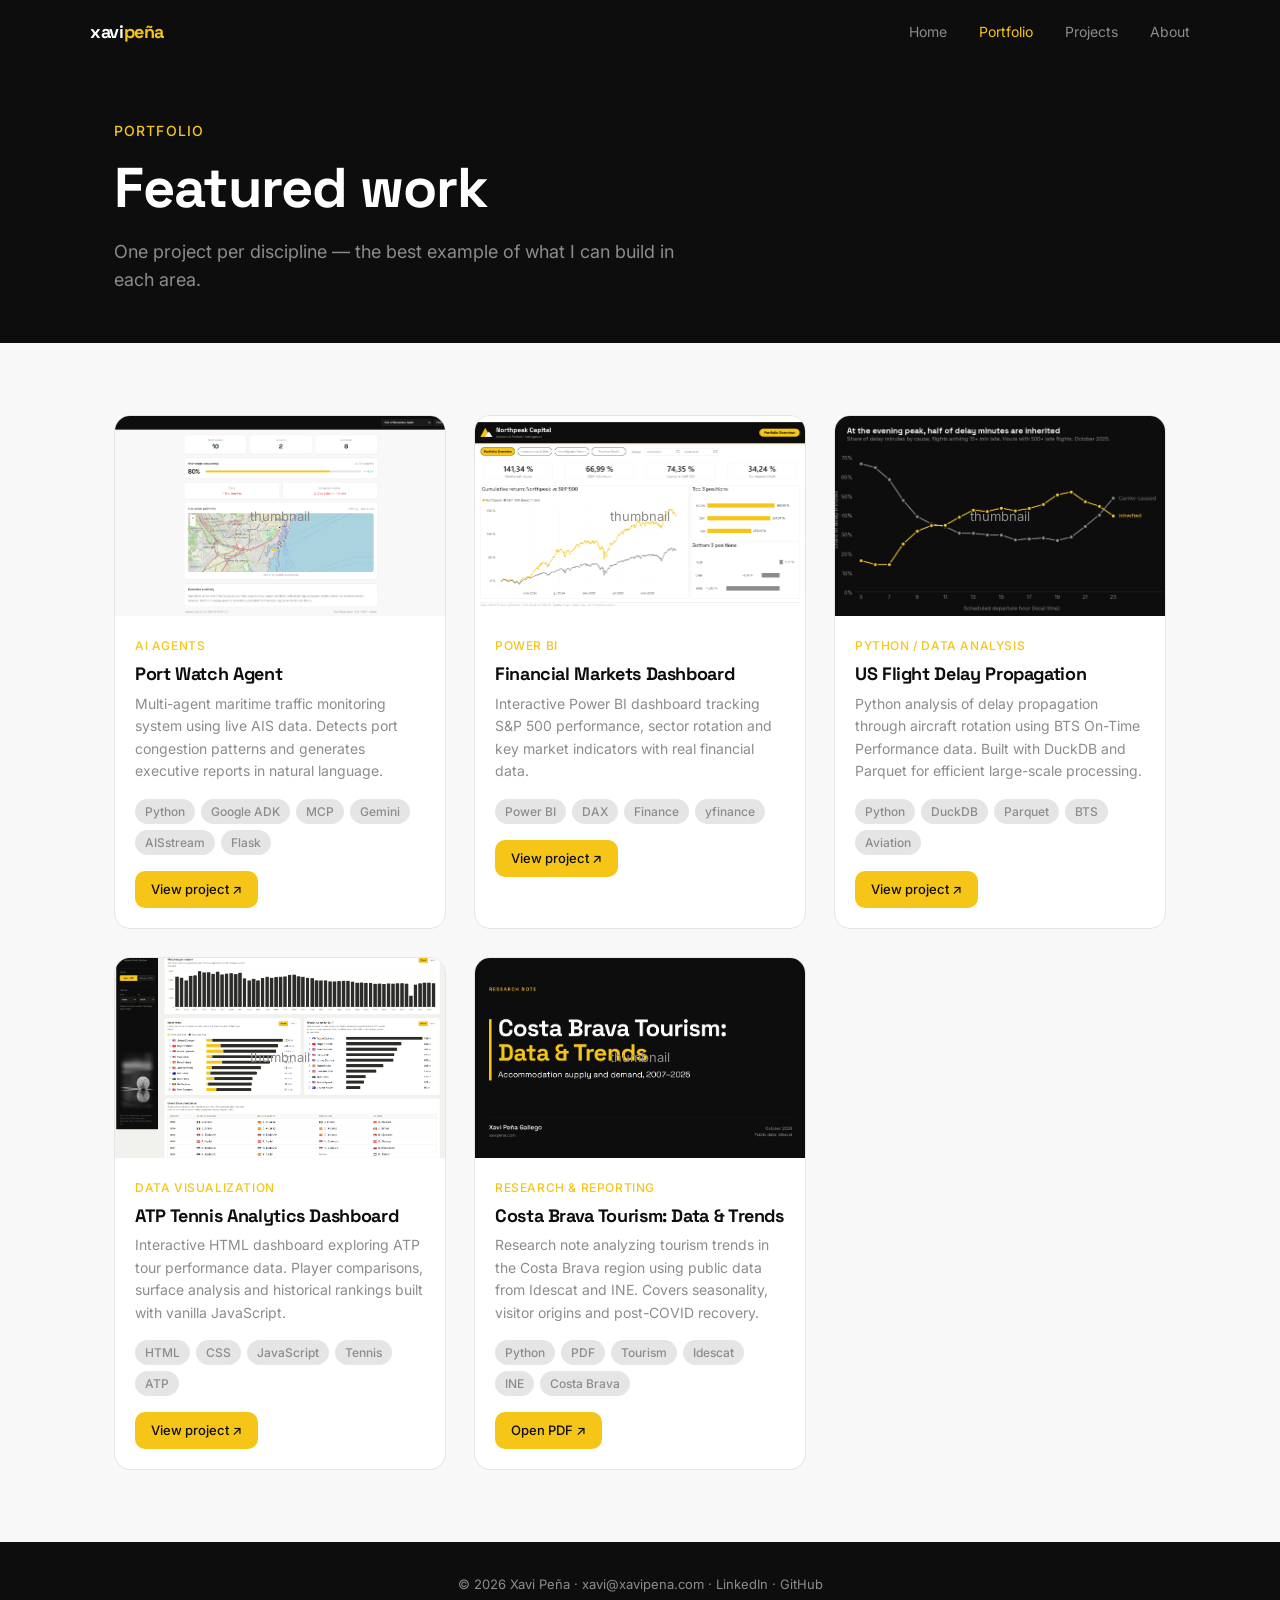
==== portfolio.html @ d76fd058 "Launch portfolio: 5 projects, about page, tech stack, certifications" ====
<!DOCTYPE html>
<html lang="en">
<head>
  <meta charset="UTF-8">
  <meta name="viewport" content="width=device-width, initial-scale=1.0">
  <meta name="description" content="Xavi Peña — Portfolio of data, analytics and AI projects.">
  <title>Portfolio — Xavi Peña</title>
  <link rel="stylesheet" href="assets/css/main.css">
</head>
<body>

  <!-- NAVIGATION -->
  <nav>
    <div class="nav-inner">
      <a href="index.html" class="nav-logo">xavi<span>peña</span></a>
      <ul class="nav-links">
        <li><a href="index.html">Home</a></li>
        <li><a href="portfolio.html">Portfolio</a></li>
        <li><a href="projects.html">Projects</a></li>
        <li><a href="about.html">About</a></li>
      </ul>
      <button class="nav-toggle" aria-label="Toggle menu">
        <span></span>
        <span></span>
        <span></span>
      </button>
    </div>
  </nav>

  <!-- HEADER -->
  <section style="background: var(--black); padding: 56px 0 48px;">
    <div class="container">
      <p style="color: var(--yellow); font-size: 14px; font-weight: 500; letter-spacing: 0.08em; text-transform: uppercase; margin-bottom: 12px;">Portfolio</p>
      <h1 style="color: var(--white); margin-bottom: 16px;">Featured work</h1>
      <p style="color: var(--gray); font-size: 18px; max-width: 560px;">One project per discipline — the best example of what I can build in each area.</p>
    </div>
  </section>

  <!-- PORTFOLIO GRID -->
  <section class="section">
    <div class="container">
      <div id="portfolio-grid" style="display: grid; grid-template-columns: repeat(auto-fill, minmax(320px, 1fr)); gap: 28px;"></div>
    </div>
  </section>

  <!-- FOOTER -->
  <footer>
    <div class="container">
      <p>© 2026 Xavi Peña · <a href="mailto:xavi@xavipena.com">xavi@xavipena.com</a> · <a href="https://linkedin.com/in/xavi-peña-gallego-06b857101" target="_blank">LinkedIn</a> · <a href="https://github.com/xavipena-data" target="_blank">GitHub</a></p>
    </div>
  </footer>

  <script src="assets/js/main.js"></script>
  <script>
    fetch('projects.json')
      .then(r => r.json())
      .then(data => {
        const container = document.getElementById('portfolio-grid');
        data.portfolio.forEach(p => {
          const isExternal = p.link.startsWith('http');
          container.innerHTML += `
            <a href="${p.link}" ${isExternal ? 'target="_blank"' : ''} class="card" style="display:block;">
              <div class="card-img" style="background: var(--gray-dark); height: 200px; display:flex; align-items:center; justify-content:center; position:relative; overflow:hidden;">
                <img src="${p.thumbnail}" alt="${p.title}" style="width:100%; height:100%; object-fit:cover;" onerror="this.style.display='none'">
                <span style="color: var(--gray); font-size: 13px; position:absolute;">thumbnail</span>
              </div>
              <div class="card-body">
                <p class="card-category">${p.category}</p>
                <h3 class="card-title">${p.title}</h3>
                <p class="card-desc">${p.description}</p>
                <div class="card-tags" style="margin-bottom: 16px;">
                  ${p.tags.map(t => `<span class="tag">${t}</span>`).join('')}
                </div>
                <span class="btn btn-primary" style="font-size: 13px; padding: 8px 16px;">
                  ${isExternal ? 'View project ↗' : 'Open PDF ↗'}
                </span>
              </div>
            </a>`;
        });
      });
  </script>

</body>
</html>
---- assets/css/main.css ----
/* ============================================================
   XAVI PEÑA — Portfolio
   main.css — Global styles, variables & shared components
   ============================================================ */

/* --- Google Fonts --- */
@import url('https://fonts.googleapis.com/css2?family=Space+Grotesk:wght@400;500;700&family=Inter:wght@400;500&display=swap');

/* --- CSS Variables --- */
:root {
  --black:        #0D0D0D;
  --yellow:       #F5C518;
  --white:        #FFFFFF;
  --gray:         #8C8C8C;
  --gray-light:   #E5E5E5;
  --gray-dark:    #1A1A1A;
  --bg:           #F8F8F8;

  --font-title:   'Space Grotesk', sans-serif;
  --font-body:    'Inter', sans-serif;

  --radius-sm:    6px;
  --radius-md:    10px;
  --radius-lg:    16px;

  --shadow:       0 2px 12px rgba(0,0,0,0.08);
  --shadow-hover: 0 6px 24px rgba(0,0,0,0.14);

  --transition:   0.2s ease;

  --max-width:    1100px;
  --nav-height:   64px;
}

/* --- Reset --- */
*, *::before, *::after {
  box-sizing: border-box;
  margin: 0;
  padding: 0;
}

html {
  scroll-behavior: smooth;
  -webkit-text-size-adjust: 100%;
}

body {
  font-family: var(--font-body);
  background: var(--bg);
  color: var(--black);
  line-height: 1.6;
  font-size: 16px;
}

img {
  max-width: 100%;
  display: block;
}

a {
  color: inherit;
  text-decoration: none;
}

/* --- Navigation --- */
nav {
  position: sticky;
  top: 0;
  z-index: 100;
  background: var(--black);
  height: var(--nav-height);
  display: flex;
  align-items: center;
  padding: 0 24px;
}

.nav-inner {
  max-width: var(--max-width);
  width: 100%;
  margin: 0 auto;
  display: flex;
  justify-content: space-between;
  align-items: center;
}

.nav-logo {
  font-family: var(--font-title);
  font-size: 18px;
  font-weight: 700;
  color: var(--white);
  letter-spacing: -0.02em;
}

.nav-logo span {
  color: var(--yellow);
}

.nav-links {
  display: flex;
  gap: 32px;
  list-style: none;
}

.nav-links a {
  font-size: 14px;
  color: var(--gray);
  transition: color var(--transition);
}

.nav-links a:hover,
.nav-links a.active {
  color: var(--white);
}

.nav-links a.active {
  color: var(--yellow);
}

/* Mobile nav toggle */
.nav-toggle {
  display: none;
  flex-direction: column;
  gap: 5px;
  cursor: pointer;
  background: none;
  border: none;
  padding: 4px;
}

.nav-toggle span {
  display: block;
  width: 24px;
  height: 2px;
  background: var(--white);
  border-radius: 2px;
  transition: var(--transition);
}

/* --- Layout --- */
.container {
  max-width: var(--max-width);
  margin: 0 auto;
  padding: 0 24px;
}

.section {
  padding: 72px 0;
}

/* --- Typography --- */
h1, h2, h3, h4 {
  font-family: var(--font-title);
  font-weight: 700;
  line-height: 1.2;
  letter-spacing: -0.02em;
}

h1 { font-size: clamp(32px, 5vw, 56px); }
h2 { font-size: clamp(24px, 3vw, 36px); }
h3 { font-size: clamp(18px, 2vw, 24px); }

.section-title {
  font-family: var(--font-title);
  font-size: clamp(24px, 3vw, 36px);
  font-weight: 700;
  margin-bottom: 8px;
}

.section-subtitle {
  color: var(--gray);
  font-size: 16px;
  margin-bottom: 48px;
}

/* --- Buttons --- */
.btn {
  display: inline-flex;
  align-items: center;
  gap: 8px;
  padding: 10px 20px;
  border-radius: var(--radius-md);
  font-size: 14px;
  font-weight: 500;
  font-family: var(--font-body);
  cursor: pointer;
  transition: var(--transition);
  border: none;
}

.btn-primary {
  background: var(--yellow);
  color: var(--black);
}

.btn-primary:hover {
  opacity: 0.88;
}

.btn-outline {
  background: transparent;
  color: var(--black);
  border: 1px solid var(--gray-light);
}

.btn-outline:hover {
  border-color: var(--yellow);
  color: var(--yellow);
}

.btn-outline-dark {
  background: transparent;
  color: var(--white);
  border: 1px solid rgba(255,255,255,0.3);
}

.btn-outline-dark:hover {
  border-color: var(--yellow);
  color: var(--yellow);
}

/* --- Tags --- */
.tag {
  display: inline-block;
  padding: 3px 10px;
  background: var(--gray-light);
  color: var(--gray);
  font-size: 12px;
  border-radius: 20px;
  font-weight: 500;
}

.tag-yellow {
  background: rgba(245, 197, 24, 0.12);
  color: var(--yellow);
}

/* --- Project card --- */
.card {
  background: var(--white);
  border: 1px solid var(--gray-light);
  border-radius: var(--radius-lg);
  overflow: hidden;
  transition: box-shadow var(--transition), transform var(--transition);
}

.card:hover {
  box-shadow: var(--shadow-hover);
  transform: translateY(-3px);
}

.card-img {
  width: 100%;
  aspect-ratio: 16/9;
  object-fit: cover;
  background: var(--gray-dark);
}

.card-body {
  padding: 20px;
}

.card-category {
  font-size: 12px;
  font-weight: 500;
  color: var(--yellow);
  text-transform: uppercase;
  letter-spacing: 0.05em;
  margin-bottom: 8px;
}

.card-title {
  font-family: var(--font-title);
  font-size: 18px;
  font-weight: 700;
  margin-bottom: 8px;
}

.card-desc {
  font-size: 14px;
  color: var(--gray);
  line-height: 1.6;
  margin-bottom: 16px;
}

.card-tags {
  display: flex;
  flex-wrap: wrap;
  gap: 6px;
}

/* --- Footer --- */
footer {
  background: var(--black);
  color: var(--gray);
  padding: 32px 24px;
  text-align: center;
  font-size: 13px;
}

footer a {
  color: var(--gray);
  transition: color var(--transition);
}

footer a:hover {
  color: var(--yellow);
}

/* --- Responsive --- */
@media (max-width: 768px) {
  .nav-links {
    display: none;
    position: absolute;
    top: var(--nav-height);
    left: 0;
    right: 0;
    background: var(--black);
    flex-direction: column;
    padding: 16px 24px 24px;
    gap: 16px;
    border-top: 1px solid var(--gray-dark);
  }

  .nav-links.open {
    display: flex;
  }

  .nav-toggle {
    display: flex;
  }

  .section {
    padding: 48px 0;
  }
}
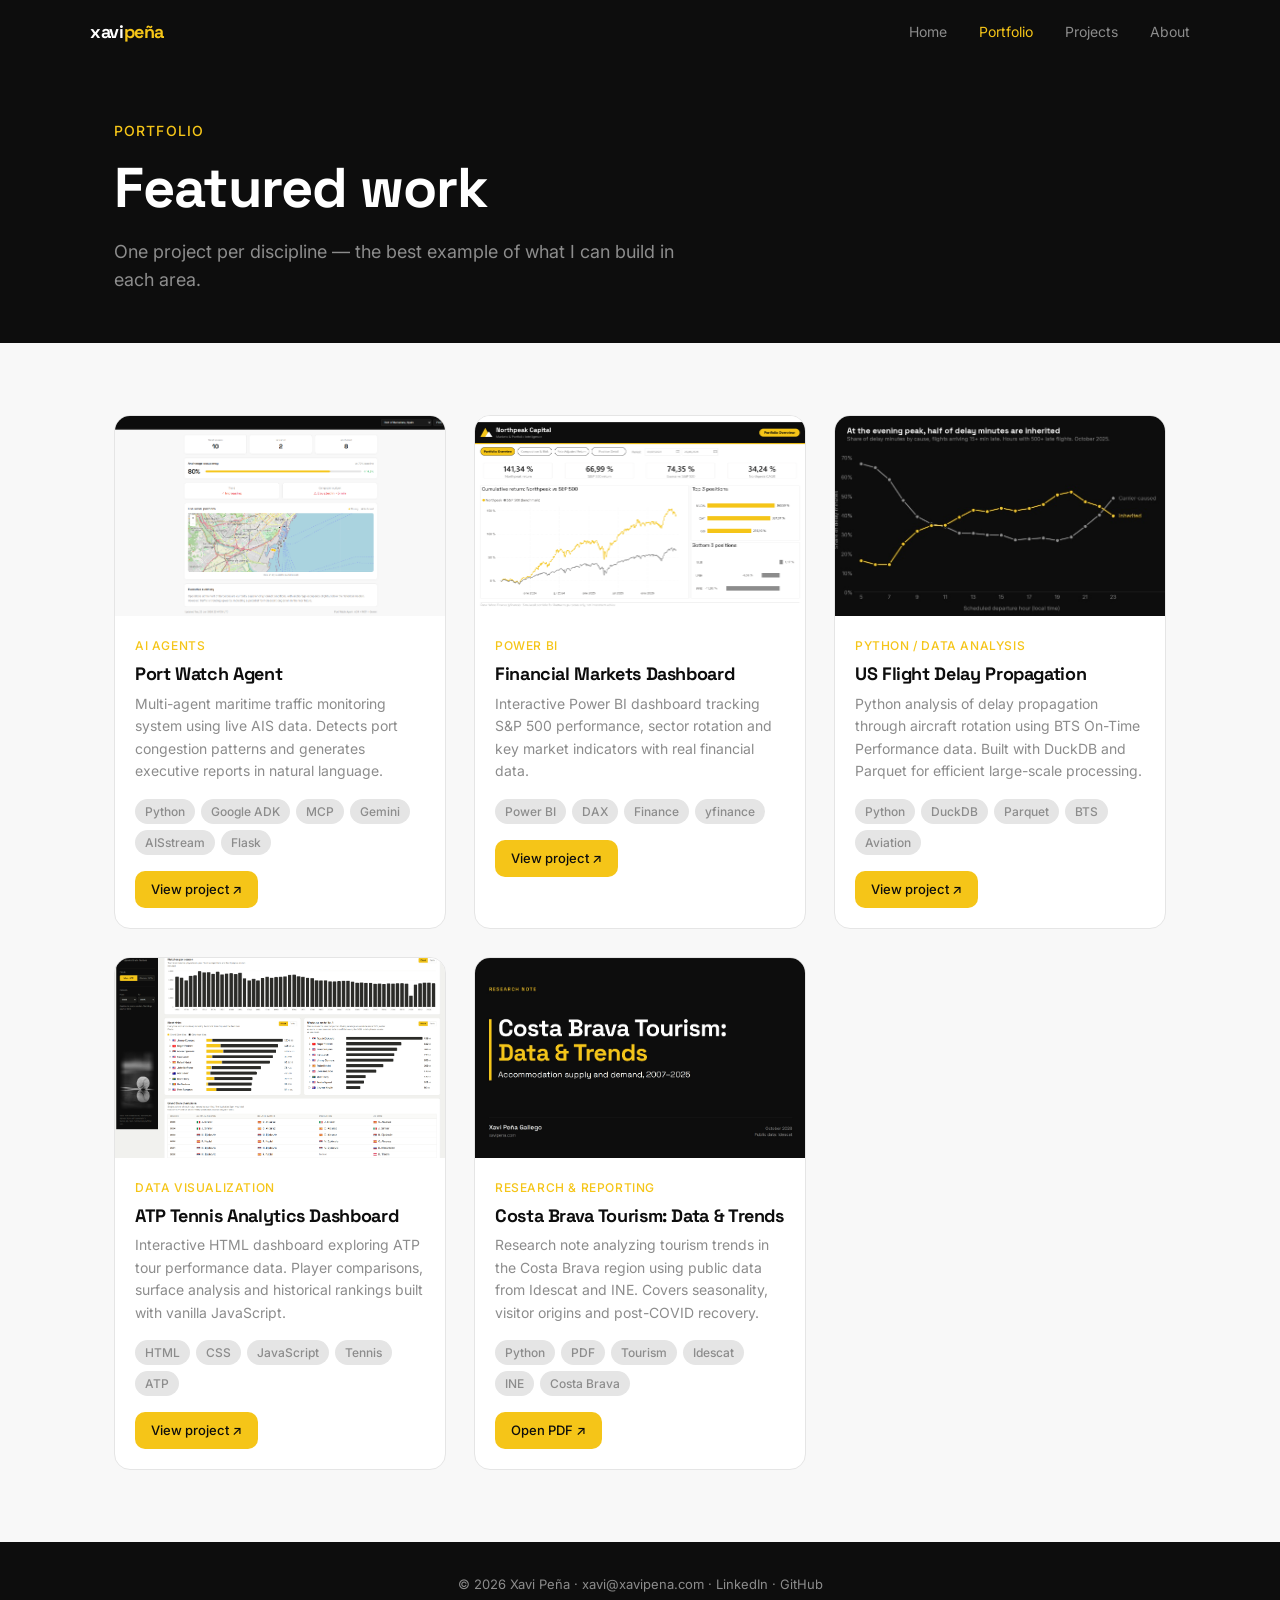
==== commit eaedd424: "delete thumbnail" ====
--- a/portfolio.html
+++ b/portfolio.html
@@ -62,7 +62,6 @@
             <a href="${p.link}" ${isExternal ? 'target="_blank"' : ''} class="card" style="display:block;">
               <div class="card-img" style="background: var(--gray-dark); height: 200px; display:flex; align-items:center; justify-content:center; position:relative; overflow:hidden;">
                 <img src="${p.thumbnail}" alt="${p.title}" style="width:100%; height:100%; object-fit:cover;" onerror="this.style.display='none'">
-                <span style="color: var(--gray); font-size: 13px; position:absolute;">thumbnail</span>
               </div>
               <div class="card-body">
                 <p class="card-category">${p.category}</p>
